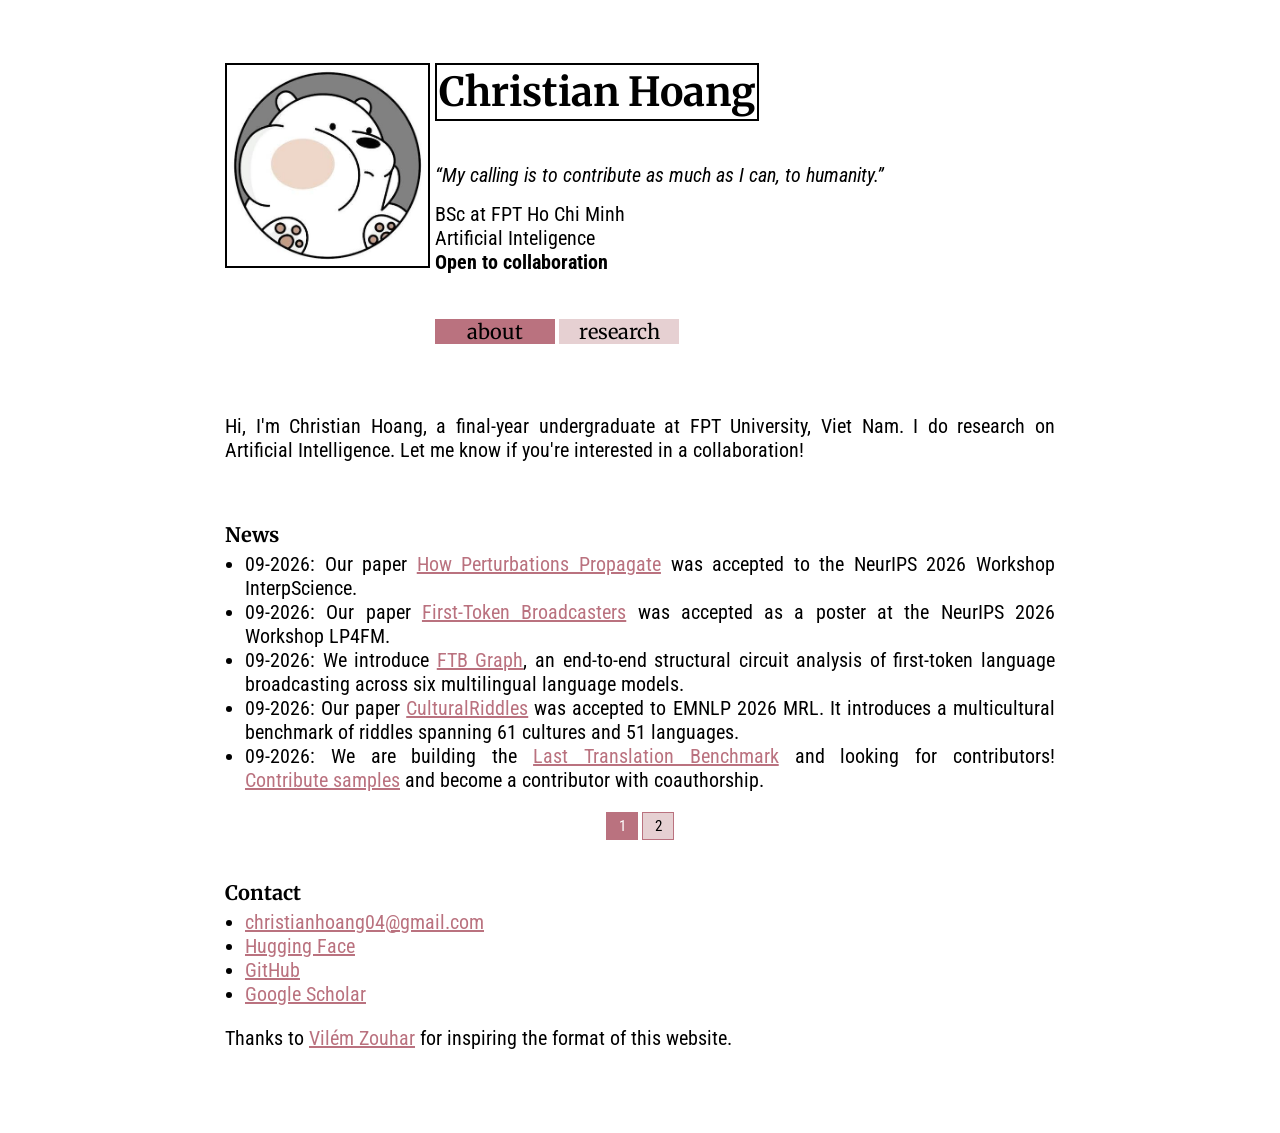
==== about/index.html @ b971e653 "Publish clean URLs and pagination scroll restoration" ====
<!DOCTYPE html>
<html lang='en'>

<head>
  <meta charset='utf-8'>
  <meta http-equiv="Cache-control" content="public">
  <meta name="description"
    content="Christian Hoang is a final-year undergraduate at FPT University in Viet Nam researching Artificial Intelligence.">
  <meta name="keywords"
    content="Christian Hoang is a final-year undergraduate at FPT University in Viet Nam researching Artificial Intelligence.">
  <meta name="author" content="Christian Hoang">

  <link rel="preconnect" href="https://fonts.googleapis.com">
  <link rel="preconnect" href="https://fonts.gstatic.com" crossorigin>
  <link href="https://fonts.googleapis.com/css2?family=Roboto+Condensed&family=Merriweather&display=swap"
    rel="stylesheet">

  <link rel='stylesheet' type='text/css' href='../src/style.css?v=23'>
  <link rel='icon' type='image/jpeg' href='../src/avatar.jpg?v=2'>
  <title>Christian Hoang</title>
  <meta name="viewport" content="width=840px">
  <script src='../src/router.js?v=3' defer></script>
</head>



<body style='padding-top: 50px; padding-bottom: 50px;'>
  <div id='whole'>
    <div id='menu'>
      <img id='portrait' src='../src/avatar.jpg' alt='avatar of Christian Hoang'
        decoding='async' style='width: 201px; height: 201px; object-fit: cover; border: 2px solid black;'>
      <div style="display: inline-block; vertical-align: top; margin-top: -27px;">
        <h1 style='font-size: 2em; display: inline-block; font-weight: bold; border: 2px solid black; padding: 2px;'>
          Christian Hoang
        </h1>
        <div style='font-style: italic; margin-top: 15px; margin-bottom: 15px;'>
          “My calling is to contribute as much as I can, to humanity.”
        </div>
        BSc at FPT Ho Chi Minh<br>
        Artificial Inteligence<br>
        <span style="font-weight: bold; ">
          Open to collaboration
        </span>
        <br>
        <div id="navmenu" style="margin-top: 45px; margin-bottom: 50px;">
          <a href="../about/">about</a>
          <a href="../research/">research</a>
        </div>
      </div>
    </div>


    <div id='content' style='margin-top: 20px;'>
      Hi, I'm Christian Hoang, a final-year undergraduate at FPT University, Viet Nam.
I do research on Artificial Intelligence.
Let me know if you're interested in a collaboration!



<h4 style='margin-top: 60px;'>News</h4>
<ul class='paginated-list' data-pagination='news' data-items-per-page='5'>
    <li>09-2026: Our paper <a href="https://openreview.net/group?id=NeurIPS.cc/2026/Workshop/InterpScience/Authors&amp;referrer=%5BHomepage%5D(%2F)" target="_blank" rel="noopener noreferrer">How Perturbations Propagate</a> was accepted to the NeurIPS 2026 Workshop <span class='news-important'>InterpScience</span>.</li>
    <li>09-2026: Our paper <a href="https://openreview.net/forum?id=t5S89D52YB" target="_blank" rel="noopener noreferrer">First-Token Broadcasters</a> was accepted as a poster at the NeurIPS 2026 Workshop <span class='news-important'>LP4FM</span>.</li>
    <li>09-2026: We introduce <a href="https://arxiv.org/pdf/2609.30954" target="_blank" rel="noopener noreferrer">FTB Graph</a>, an end-to-end structural circuit analysis of first-token language broadcasting across six multilingual language models.</li>
    <li>06-2026: We study why multilingual language models generate in the wrong language in <a href="https://arxiv.org/pdf/2606.22361" target="_blank" rel="noopener noreferrer">First-Token Broadcasters</a>, using causal attention-head ablation to identify language-identity circuits.</li>
    <li>09-2026: Our paper <a href="https://openreview.net/pdf?id=sjdqmzc5B5" target="_blank" rel="noopener noreferrer">CulturalRiddles</a> was accepted to EMNLP 2026 MRL. It introduces a multicultural benchmark of riddles spanning 61 cultures and 51 languages.</li>
    <li hidden>09-2026: We are building the <a href="https://last-translation-benchmark.vilda.net/" target="_blank" rel="noopener noreferrer">Last Translation Benchmark</a> and looking for contributors! <a href="https://last-translation-benchmark.vilda.net/" target="_blank" rel="noopener noreferrer">Contribute samples</a> and become a contributor with coauthorship.</li>
    <li hidden>09-2026: We are developing <a href="https://arxiv.org/pdf/2609.12544" target="_blank" rel="noopener noreferrer">Meddies-PII</a>, a multilingual framework for clinical personally identifiable information extraction.</li>
    <li hidden>09-2026: We are studying how <a href="https://arxiv.org/pdf/2609.03322" target="_blank" rel="noopener noreferrer">perturbations propagate through large language models</a> across behavior, representations, and attention.</li>
    <li hidden>11-2025: Our paper <a href="https://aclanthology.org/2025.emnlp-main.589.pdf" target="_blank" rel="noopener noreferrer">SilVar</a> was accepted to the EMNLP 2025 Main Conference. It presents speech-driven multimodal reasoning for visual question answering and object localization.</li>
</ul>


<h4>Contact</h4>
<ul>
    <li><a href="mailto:christianhoang04@gmail.com" target="_blank" rel="noopener noreferrer">christianhoang04@gmail.com</a></li>
    <li><a href="https://huggingface.co/christian-hoang-04" target="_blank" rel="noopener noreferrer">Hugging Face</a></li>
    <li><a href="https://github.com/christian-hoang-04" target="_blank" rel="noopener noreferrer">GitHub</a></li>
    <li><a href="https://scholar.google.com/citations?user=mfm8-PkAAAAJ&hl=en" target="_blank" rel="noopener noreferrer">Google Scholar</a></li>
</ul>
<p>Thanks to <a href="https://vilda.net/?page=about" target="_blank" rel="noopener noreferrer">Vil&eacute;m Zouhar</a> for inspiring the format of this website.</p>    </div>
</body>

</html>
---- src/style.css ----
body {
  font-family: 'Roboto Condensed', sans-serif;
  font-size: 15pt;
  text-align: justify;
  /* never rescale for phone */
  text-size-adjust: none;
  -webkit-text-size-adjust: none;
  -ms-text-size-adjust: none;
  -moz-text-size-adjust: none;
  hyphens: auto;
}

#content ul.paginated-list[data-pagination='news'],
#content ul.paginated-list[data-pagination='news'] > li {
  text-align: justify !important;
  text-justify: inter-word;
  text-align-last: left;
  hyphens: auto;
  word-spacing: normal;
}

#content ul.paginated-list[data-pagination='news'] > li a,
#content ul.paginated-list[data-pagination='news'] > li .news-important {
  white-space: nowrap;
}

h1,
h2,
h3,
h4,
.paper_title {
  font-family: 'Merriweather', serif;
}

a {
  text-decoration: underline;
  color: #ba727f;
}

a:hover {
  text-decoration: underline;
}


.paper_title {
  font-size: 15pt;
  margin-left: 1px;
  margin-bottom: 5px;
  text-align: left;
}

.paper_details {
  margin-top: 10px;
  margin-bottom: 10px;
  padding: 5px;
  font-size: 11pt;
  text-align: justify;
  hyphens: auto;
  border: 2pt solid black;
}

.paper_details_withimg {
  min-height: 300px;
}

.paper_details img {
  max-width: 350px;
  max-height: 200px;
  float: right;
  margin-left: 5px;
  margin-right: 3px;
  margin-top: 10px;
  margin-bottom: -5px;
}

.authors_span {
  margin-left: 2px;
  font-weight: bold;
  text-align: left;
}

.paper_details_link {
  display: inline-block;
  padding: 5px;
  font-size: 10pt;
  background-color: #000;
  color: white;
  cursor: pointer;
  margin-right: 5px;
  position: relative;
  text-decoration: none;
}

#whole {
  width: 830px;
  margin: auto;
  background-color: #fff;
  padding: 5px;
}

#navmenu {
  vertical-align: top;
  font-family: "Merriweather";
  display: flex;
  gap: 4px;
}

#navmenu>a {
  display: inline-block;
  text-decoration: none;
  width: 120px;
  color: black;
  margin: 0px;
  text-align: center;
}

#navmenu>a {
  background-color: #e6d0d2;
  cursor: pointer;
}

#navmenu>a:hover {
  background-color: #e0a6aa;
  cursor: pointer;
}

#navmenu>a.active {
  background-color: #ba727f;
  cursor: pointer;
}

#content {
  width: 100%;
}

.pagination {
  display: flex;
  justify-content: center;
  gap: 4px;
  margin: 10px 0 20px;
}

.pagination button {
  min-width: 32px;
  padding: 4px 8px;
  border: 1px solid #ba727f;
  background-color: #e6d0d2;
  color: black;
  cursor: pointer;
  font: inherit;
  font-size: 11pt;
}

.pagination button:hover {
  background-color: #e0a6aa;
}

.pagination button[aria-current='page'] {
  background-color: #ba727f;
  color: white;
  cursor: default;
}

ul,
ol {
  margin-top: 5px;
  padding-left: 20px;
}

h4 {
  margin-top: 40px;
  margin-bottom: 5px;
}

h4:first-child {
  margin-top: 0px;
}
.project_visual {
  width: 220px;
  height: 140px;
  object-fit: cover;
}

.paper_details img.project_visual_ftb_graph {
  width: 450px;
  height: auto;
  max-width: 450px;
  max-height: none;
  margin-bottom: 0;
}

.project_visual_silvar {
  width: 350px;
  height: auto;
  max-width: 350px;
  max-height: none;
  margin-left: 10px;
}

.paper_details img.project_visual_silvar {
  width: 350px;
  height: auto;
  max-width: 350px;
  max-height: none;
  margin-bottom: 0;
}

.paper_details img.project_visual_perturbations {
  width: 350px;
  height: auto;
  max-width: 350px;
  max-height: none;
  margin-bottom: 0;
}

.paper_details img.project_visual_ltb {
  width: 220px;
  height: 140px;
  max-width: 220px;
  max-height: 140px;
  object-fit: contain;
  margin-bottom: 0;
}

.paper_details img.project_visual_meddies {
  width: 350px;
  height: auto;
  max-width: 350px;
  max-height: none;
  margin-bottom: 0;
}

.paper_details img.project_visual_multicultural_riddle {
  width: 300px;
  height: auto;
  max-width: 300px;
  max-height: none;
  margin-bottom: 0;
  display: block;
}
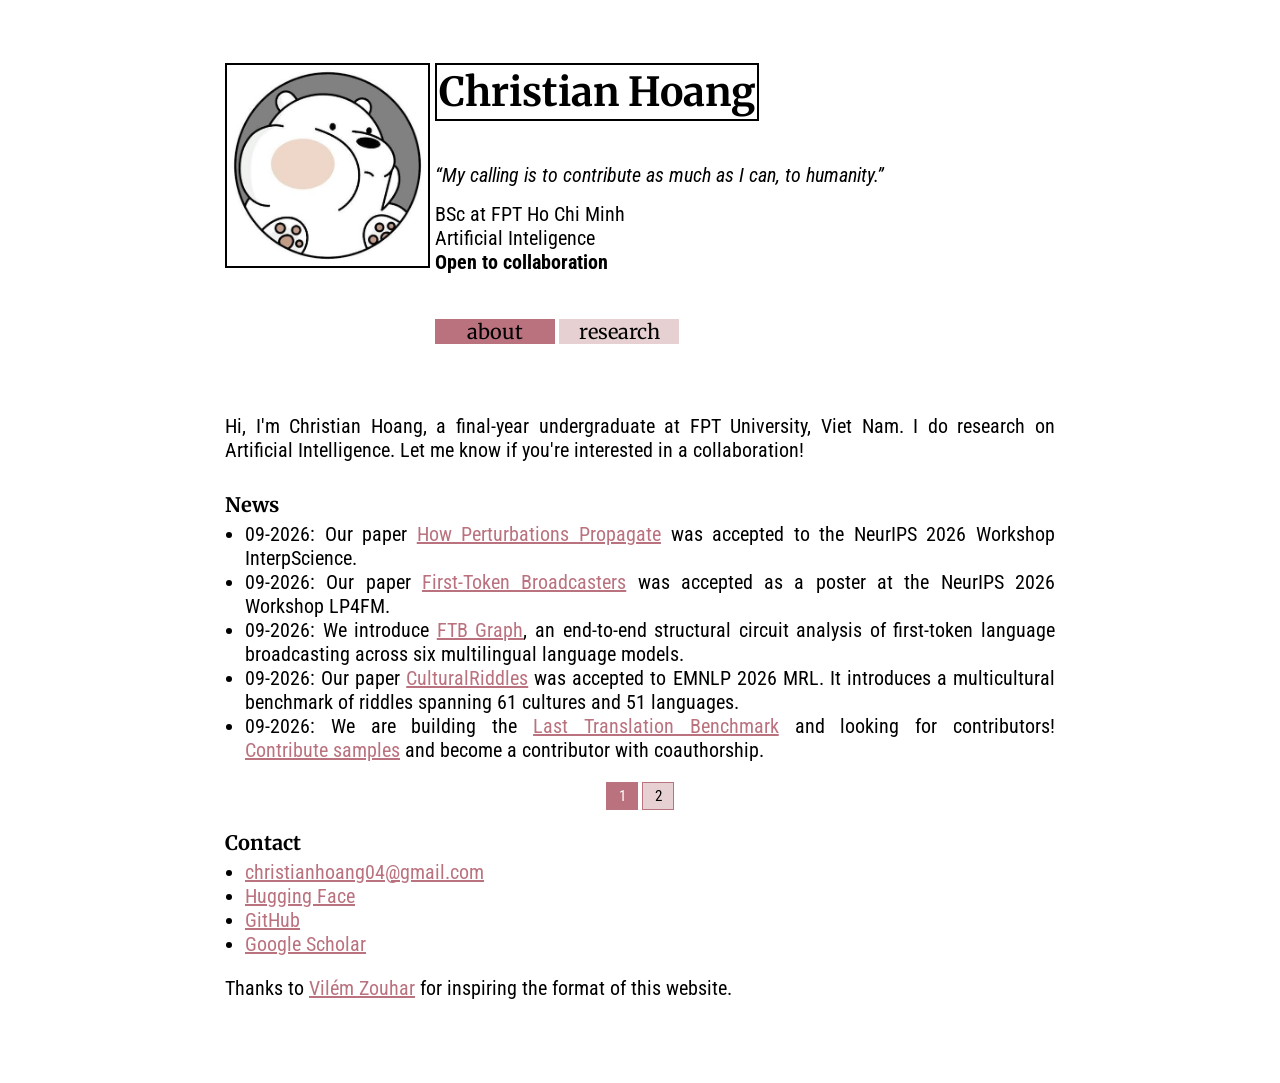
==== commit 11296702: "Tighten News and Contact spacing" ====
--- a/about/index.html
+++ b/about/index.html
@@ -57,7 +57,7 @@
 
 
 
-<h4 style='margin-top: 60px;'>News</h4>
+<h4 style='margin-top: 30px;'>News</h4>
 <ul class='paginated-list' data-pagination='news' data-items-per-page='5'>
     <li>09-2026: Our paper <a href="https://openreview.net/group?id=NeurIPS.cc/2026/Workshop/InterpScience/Authors&amp;referrer=%5BHomepage%5D(%2F)" target="_blank" rel="noopener noreferrer">How Perturbations Propagate</a> was accepted to the NeurIPS 2026 Workshop <span class='news-important'>InterpScience</span>.</li>
     <li>09-2026: Our paper <a href="https://openreview.net/forum?id=t5S89D52YB" target="_blank" rel="noopener noreferrer">First-Token Broadcasters</a> was accepted as a poster at the NeurIPS 2026 Workshop <span class='news-important'>LP4FM</span>.</li>
@@ -71,7 +71,7 @@
 </ul>
 
 
-<h4>Contact</h4>
+<h4 class='profile-contact-heading'>Contact</h4>
 <ul>
     <li><a href="mailto:christianhoang04@gmail.com" target="_blank" rel="noopener noreferrer">christianhoang04@gmail.com</a></li>
     <li><a href="https://huggingface.co/christian-hoang-04" target="_blank" rel="noopener noreferrer">Hugging Face</a></li>
--- a/src/style.css
+++ b/src/style.css
@@ -175,6 +175,10 @@
 h4:first-child {
   margin-top: 0px;
 }
+
+#content h4.profile-contact-heading {
+  margin-top: 10px;
+}
 .project_visual {
   width: 220px;
   height: 140px;
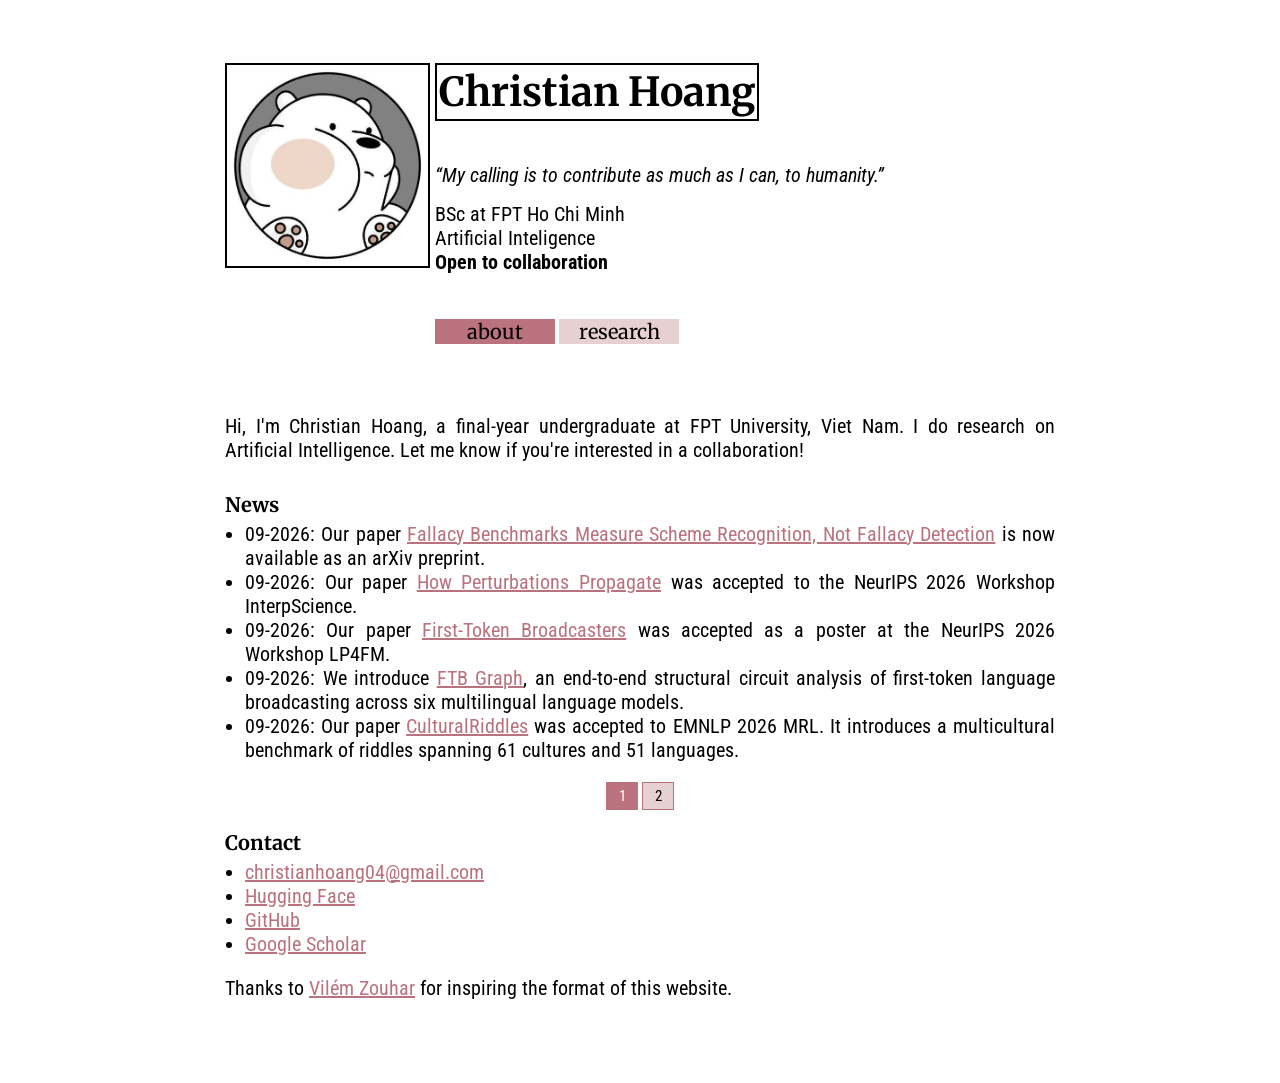
==== commit 516826b5: "Publish Fallacy Benchmarks research updates" ====
--- a/about/index.html
+++ b/about/index.html
@@ -59,8 +59,9 @@
 
 <h4 style='margin-top: 30px;'>News</h4>
 <ul class='paginated-list' data-pagination='news' data-items-per-page='5'>
-    <li>09-2026: Our paper <a href="https://openreview.net/group?id=NeurIPS.cc/2026/Workshop/InterpScience/Authors&amp;referrer=%5BHomepage%5D(%2F)" target="_blank" rel="noopener noreferrer">How Perturbations Propagate</a> was accepted to the NeurIPS 2026 Workshop <span class='news-important'>InterpScience</span>.</li>
-    <li>09-2026: Our paper <a href="https://openreview.net/forum?id=t5S89D52YB" target="_blank" rel="noopener noreferrer">First-Token Broadcasters</a> was accepted as a poster at the NeurIPS 2026 Workshop <span class='news-important'>LP4FM</span>.</li>
+    <li>09-2026: Our paper <a href="https://arxiv.org/pdf/2609.18644" target="_blank" rel="noopener noreferrer">Fallacy Benchmarks Measure Scheme Recognition, Not Fallacy Detection</a> is now available as an arXiv preprint.</li>
+    <li>09-2026: Our paper <a href="https://arxiv.org/pdf/2609.03322" target="_blank" rel="noopener noreferrer">How Perturbations Propagate</a> was accepted to the NeurIPS 2026 Workshop <span class='news-important'>InterpScience</span>.</li>
+    <li>09-2026: Our paper <a href="https://arxiv.org/pdf/2606.22361" target="_blank" rel="noopener noreferrer">First-Token Broadcasters</a> was accepted as a poster at the NeurIPS 2026 Workshop <span class='news-important'>LP4FM</span>.</li>
     <li>09-2026: We introduce <a href="https://arxiv.org/pdf/2609.30954" target="_blank" rel="noopener noreferrer">FTB Graph</a>, an end-to-end structural circuit analysis of first-token language broadcasting across six multilingual language models.</li>
     <li>06-2026: We study why multilingual language models generate in the wrong language in <a href="https://arxiv.org/pdf/2606.22361" target="_blank" rel="noopener noreferrer">First-Token Broadcasters</a>, using causal attention-head ablation to identify language-identity circuits.</li>
     <li>09-2026: Our paper <a href="https://openreview.net/pdf?id=sjdqmzc5B5" target="_blank" rel="noopener noreferrer">CulturalRiddles</a> was accepted to EMNLP 2026 MRL. It introduces a multicultural benchmark of riddles spanning 61 cultures and 51 languages.</li>
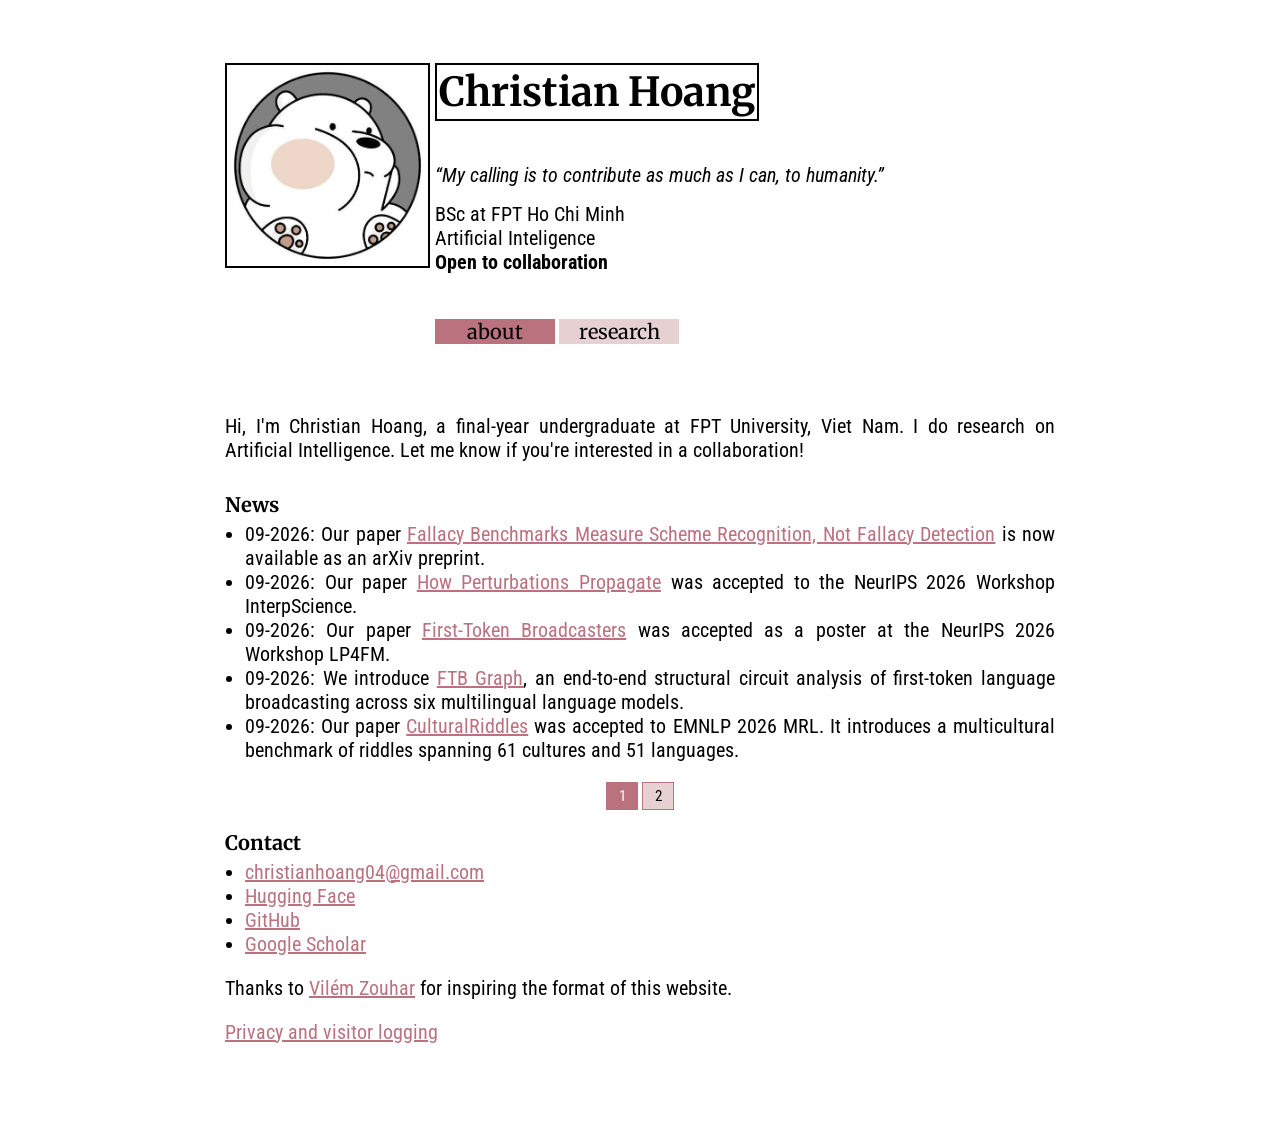
==== commit 2f8d8385: "Add visitor IP logging" ====
--- a/about/index.html
+++ b/about/index.html
@@ -19,6 +19,8 @@
   <link rel='icon' type='image/jpeg' href='../src/avatar.jpg?v=2'>
   <title>Christian Hoang</title>
   <meta name="viewport" content="width=840px">
+  <script src='../src/visitor-tracker-config.js?v=1' defer></script>
+  <script src='../src/visitor-tracker.js?v=1' defer></script>
   <script src='../src/router.js?v=3' defer></script>
 </head>
 
@@ -79,7 +81,8 @@
     <li><a href="https://github.com/christian-hoang-04" target="_blank" rel="noopener noreferrer">GitHub</a></li>
     <li><a href="https://scholar.google.com/citations?user=mfm8-PkAAAAJ&hl=en" target="_blank" rel="noopener noreferrer">Google Scholar</a></li>
 </ul>
-<p>Thanks to <a href="https://vilda.net/?page=about" target="_blank" rel="noopener noreferrer">Vil&eacute;m Zouhar</a> for inspiring the format of this website.</p>    </div>
+<p>Thanks to <a href="https://vilda.net/?page=about" target="_blank" rel="noopener noreferrer">Vil&eacute;m Zouhar</a> for inspiring the format of this website.</p>
+<p><a href="../privacy.html">Privacy and visitor logging</a></p>    </div>
 </body>
 
 </html>
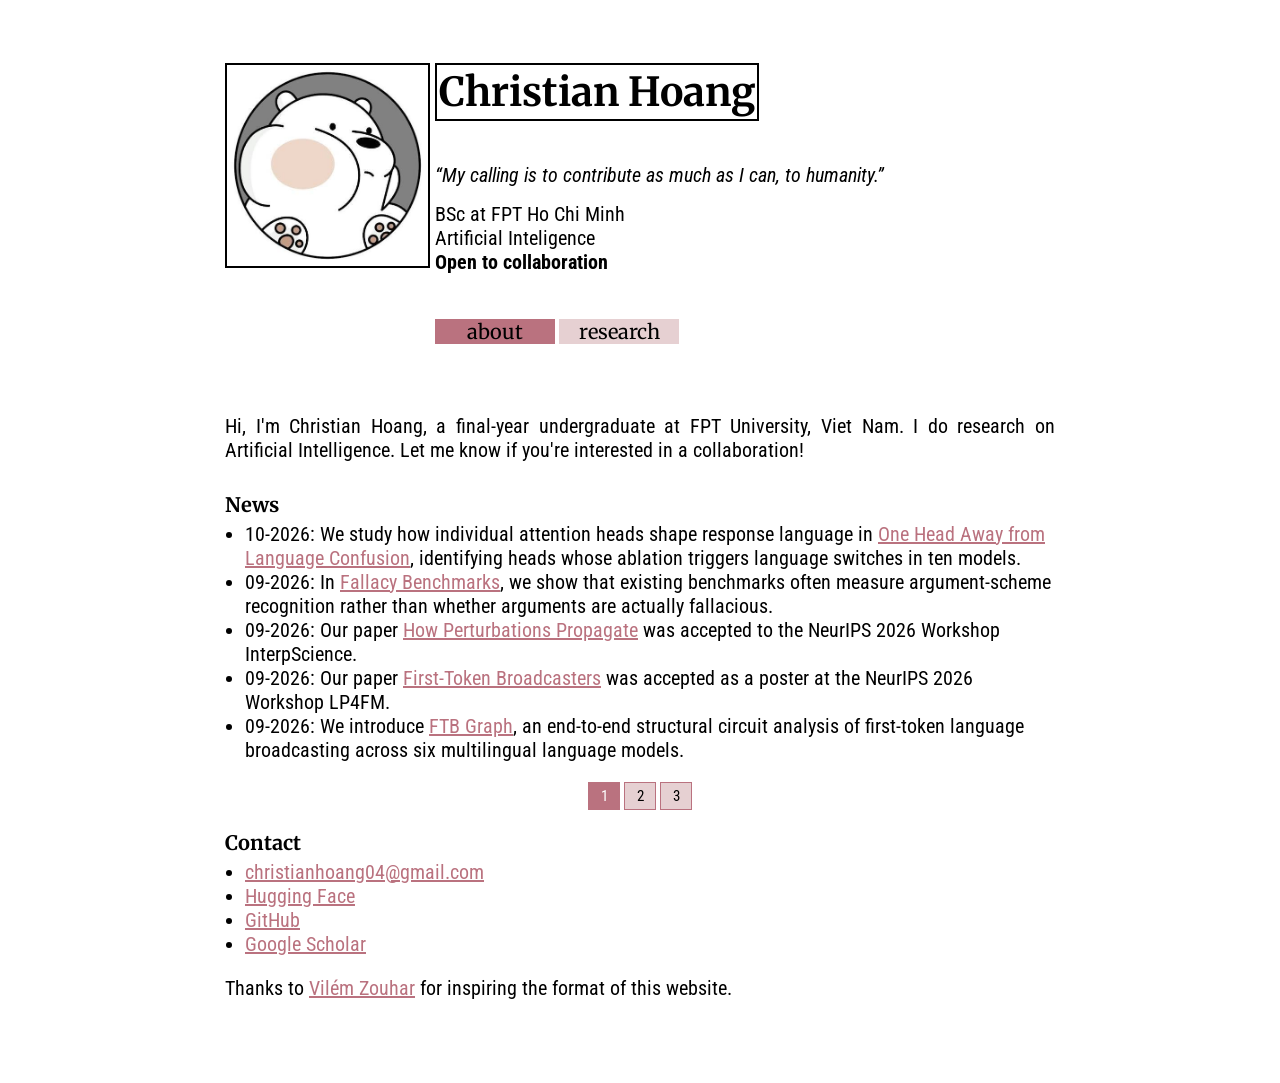
==== commit ae688d57: "Publish latest website updates" ====
--- a/about/index.html
+++ b/about/index.html
@@ -15,7 +15,7 @@
   <link href="https://fonts.googleapis.com/css2?family=Roboto+Condensed&family=Merriweather&display=swap"
     rel="stylesheet">
 
-  <link rel='stylesheet' type='text/css' href='../src/style.css?v=23'>
+  <link rel='stylesheet' type='text/css' href='../src/style.css?v=24'>
   <link rel='icon' type='image/jpeg' href='../src/avatar.jpg?v=2'>
   <title>Christian Hoang</title>
   <meta name="viewport" content="width=840px">
@@ -61,7 +61,8 @@
 
 <h4 style='margin-top: 30px;'>News</h4>
 <ul class='paginated-list' data-pagination='news' data-items-per-page='5'>
-    <li>09-2026: Our paper <a href="https://arxiv.org/pdf/2609.18644" target="_blank" rel="noopener noreferrer">Fallacy Benchmarks Measure Scheme Recognition, Not Fallacy Detection</a> is now available as an arXiv preprint.</li>
+    <li>10-2026: We study how individual attention heads shape response language in <a href="https://arxiv.org/pdf/2610.25026" target="_blank" rel="noopener noreferrer">One Head Away from Language Confusion</a>, identifying heads whose ablation triggers language switches in ten models.</li>
+    <li>09-2026: In <a href="https://arxiv.org/pdf/2609.18644" target="_blank" rel="noopener noreferrer">Fallacy Benchmarks</a>, we show that existing benchmarks often measure argument-scheme recognition rather than whether arguments are actually fallacious.</li>
     <li>09-2026: Our paper <a href="https://arxiv.org/pdf/2609.03322" target="_blank" rel="noopener noreferrer">How Perturbations Propagate</a> was accepted to the NeurIPS 2026 Workshop <span class='news-important'>InterpScience</span>.</li>
     <li>09-2026: Our paper <a href="https://arxiv.org/pdf/2606.22361" target="_blank" rel="noopener noreferrer">First-Token Broadcasters</a> was accepted as a poster at the NeurIPS 2026 Workshop <span class='news-important'>LP4FM</span>.</li>
     <li>09-2026: We introduce <a href="https://arxiv.org/pdf/2609.30954" target="_blank" rel="noopener noreferrer">FTB Graph</a>, an end-to-end structural circuit analysis of first-token language broadcasting across six multilingual language models.</li>
@@ -82,7 +83,7 @@
     <li><a href="https://scholar.google.com/citations?user=mfm8-PkAAAAJ&hl=en" target="_blank" rel="noopener noreferrer">Google Scholar</a></li>
 </ul>
 <p>Thanks to <a href="https://vilda.net/?page=about" target="_blank" rel="noopener noreferrer">Vil&eacute;m Zouhar</a> for inspiring the format of this website.</p>
-<p><a href="../privacy.html">Privacy and visitor logging</a></p>    </div>
+    </div>
 </body>
 
 </html>
--- a/src/style.css
+++ b/src/style.css
@@ -12,16 +12,13 @@
 
 #content ul.paginated-list[data-pagination='news'],
 #content ul.paginated-list[data-pagination='news'] > li {
-  text-align: justify !important;
-  text-justify: inter-word;
-  text-align-last: left;
+  text-align: left !important;
   hyphens: auto;
-  word-spacing: normal;
 }
 
 #content ul.paginated-list[data-pagination='news'] > li a,
 #content ul.paginated-list[data-pagination='news'] > li .news-important {
-  white-space: nowrap;
+  white-space: normal;
 }
 
 h1,
@@ -193,6 +190,14 @@
   margin-bottom: 0;
 }
 
+.paper_details img.project_visual_language_confusion {
+  width: 450px;
+  height: auto;
+  max-width: 450px;
+  max-height: none;
+  margin-bottom: 0;
+}
+
 .project_visual_silvar {
   width: 350px;
   height: auto;
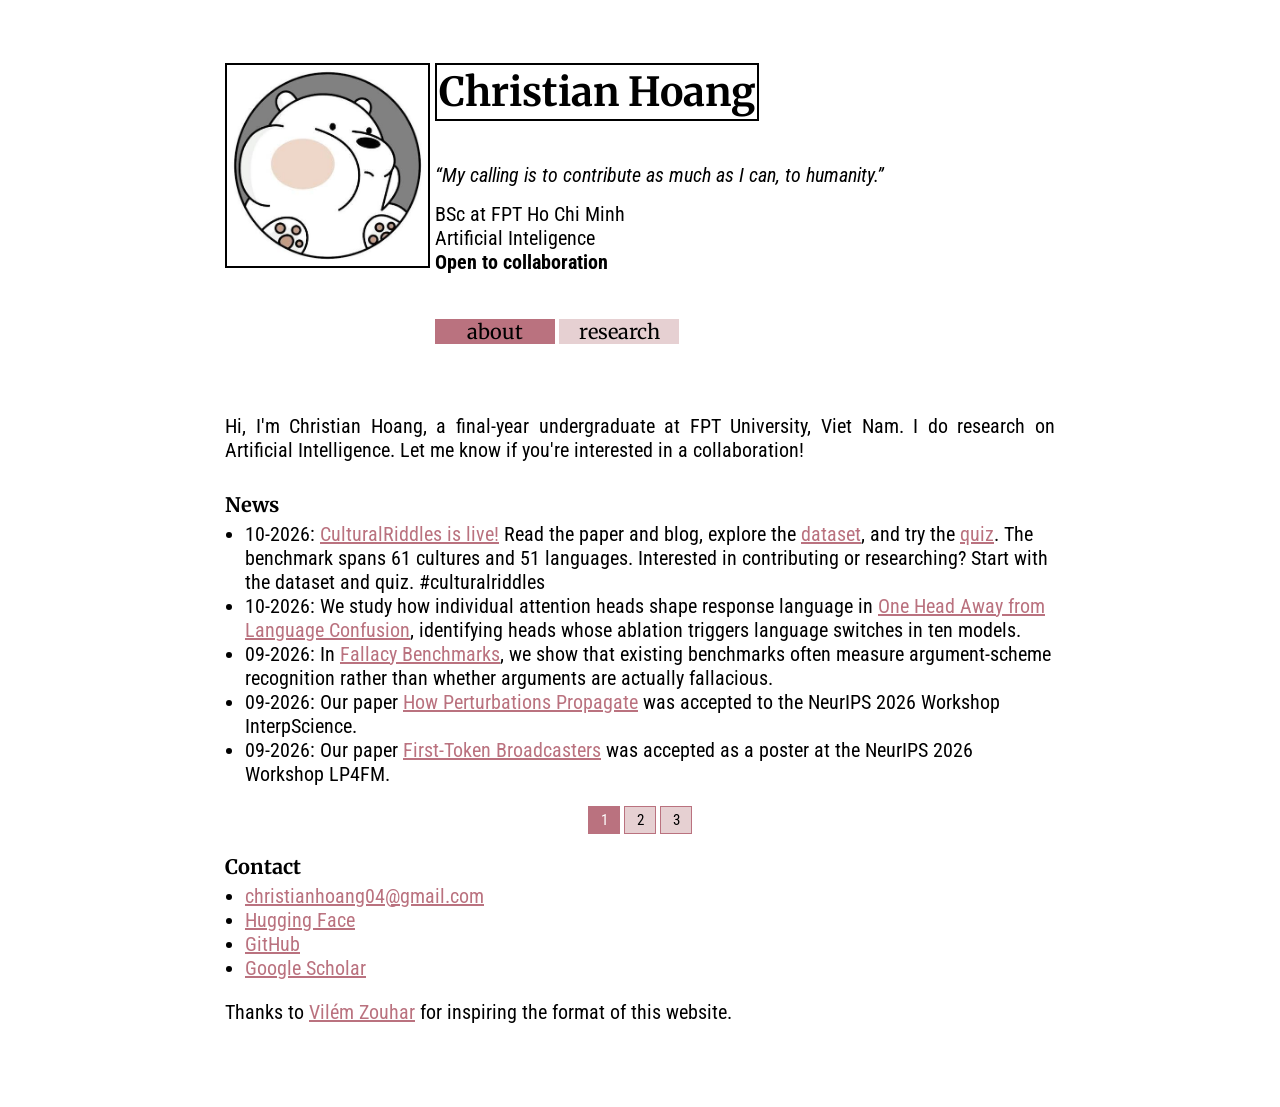
==== commit 8f50ce3d: "Publish CulturalRiddles launch update" ====
--- a/about/index.html
+++ b/about/index.html
@@ -61,6 +61,7 @@
 
 <h4 style='margin-top: 30px;'>News</h4>
 <ul class='paginated-list' data-pagination='news' data-items-per-page='5'>
+    <li>10-2026: <a href="https://cohere.com/research/papers/culturalriddles-2026-10-22" target="_blank" rel="noopener noreferrer">CulturalRiddles is live!</a> Read the paper and blog, explore the <a href="https://huggingface.co/datasets/CohereLabsCommunity/CulturalRiddles" target="_blank" rel="noopener noreferrer">dataset</a>, and try the <a href="https://culturalriddles.ai/" target="_blank" rel="noopener noreferrer">quiz</a>. The benchmark spans 61 cultures and 51 languages. Interested in contributing or researching? Start with the dataset and quiz. #culturalriddles</li>
     <li>10-2026: We study how individual attention heads shape response language in <a href="https://arxiv.org/pdf/2610.25026" target="_blank" rel="noopener noreferrer">One Head Away from Language Confusion</a>, identifying heads whose ablation triggers language switches in ten models.</li>
     <li>09-2026: In <a href="https://arxiv.org/pdf/2609.18644" target="_blank" rel="noopener noreferrer">Fallacy Benchmarks</a>, we show that existing benchmarks often measure argument-scheme recognition rather than whether arguments are actually fallacious.</li>
     <li>09-2026: Our paper <a href="https://arxiv.org/pdf/2609.03322" target="_blank" rel="noopener noreferrer">How Perturbations Propagate</a> was accepted to the NeurIPS 2026 Workshop <span class='news-important'>InterpScience</span>.</li>
--- a/src/style.css
+++ b/src/style.css
@@ -247,3 +247,12 @@
   margin-bottom: 0;
   display: block;
 }
+
+.paper_details img.project_visual_culturalriddles_results {
+  display: block;
+  width: 100%;
+  height: auto;
+  max-width: 900px;
+  max-height: none;
+  margin: 5px 0 8px;
+}
